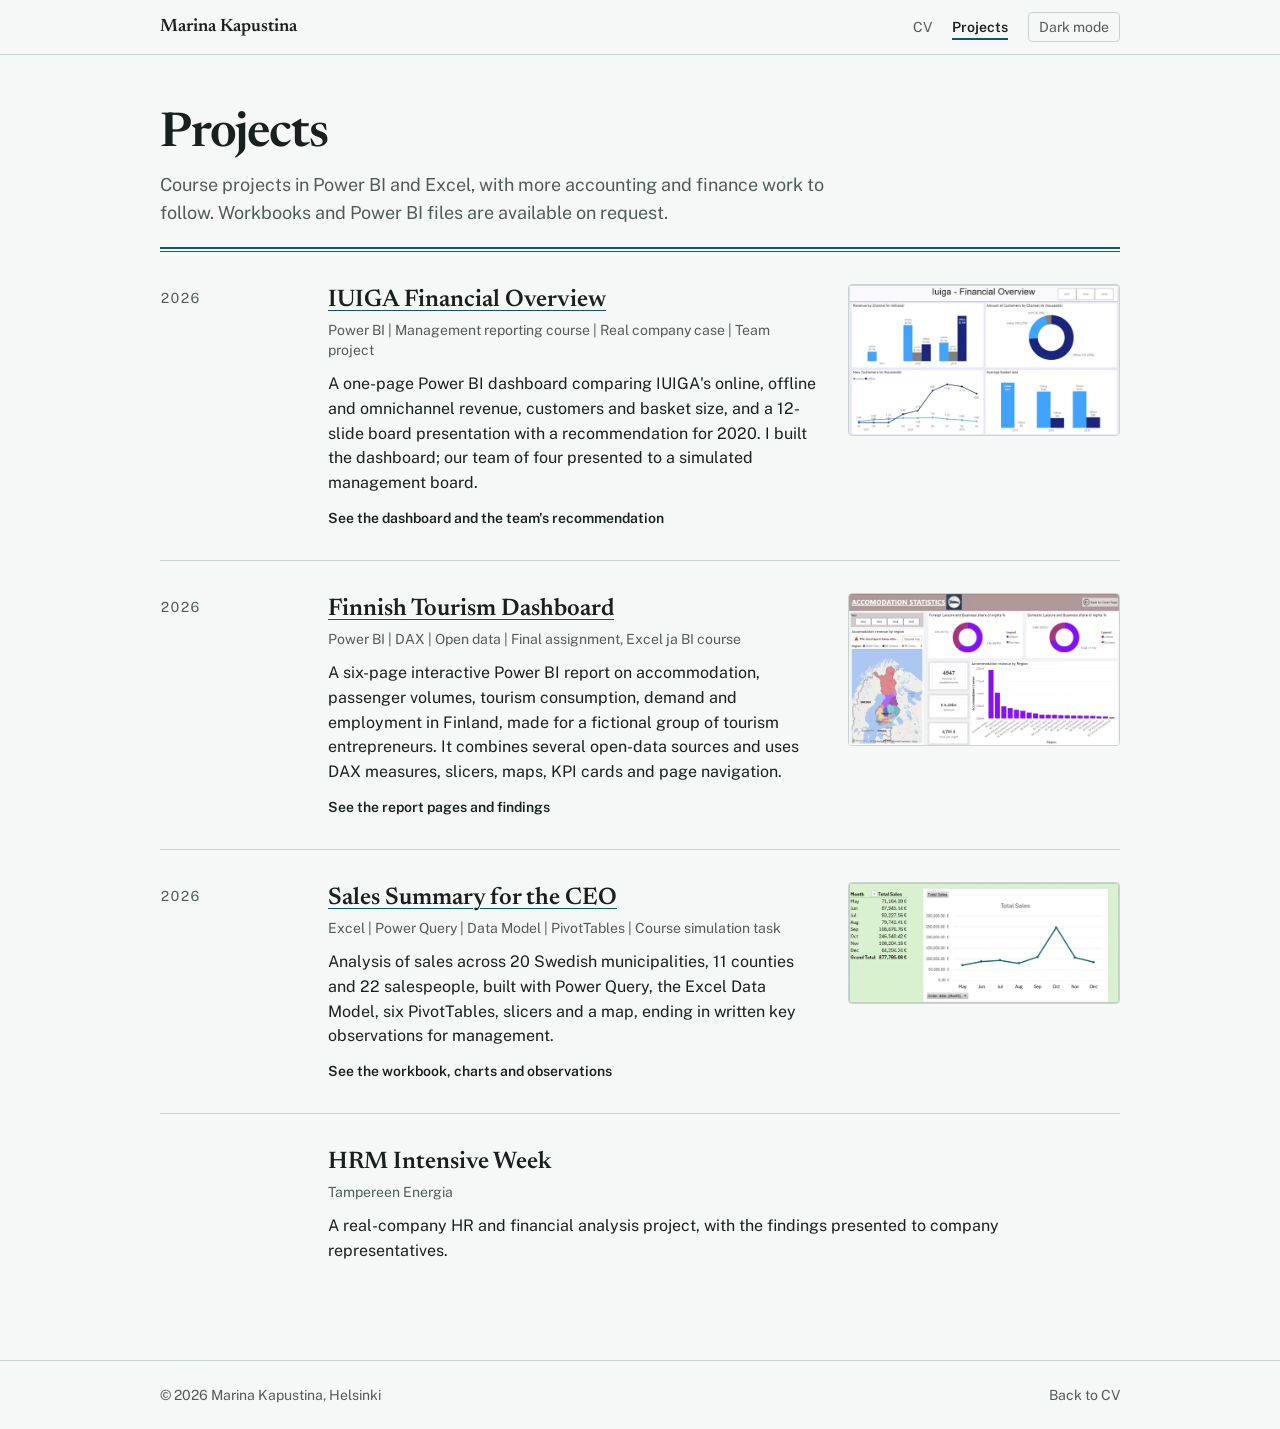
==== projects/index.html @ 010771e8 "Publish site" ====
<!doctype html>
<html lang="en">
<head>
  <meta charset="utf-8">
  <meta name="viewport" content="width=device-width, initial-scale=1">
  <title>Projects – Marina Kapustina</title>
  <meta name="description" content="Projects by Marina Kapustina: Power BI dashboards, Excel analysis and accounting coursework.">
  <link rel="icon" href="../assets/img/favicon.svg" type="image/svg+xml">
  <link rel="preconnect" href="https://fonts.googleapis.com">
  <link rel="preconnect" href="https://fonts.gstatic.com" crossorigin>
  <link rel="stylesheet" href="https://fonts.googleapis.com/css2?family=Newsreader:opsz,wght@6..72,400;6..72,600&family=Public+Sans:wght@400;500;600;700&display=swap">
  <link rel="stylesheet" href="../assets/css/site.css">
  <link rel="stylesheet" href="../assets/css/tw.css">
  <script src="../assets/js/site.js"></script>
</head>
<body class="bg-paper text-ink font-sans">
  <a href="#content" class="sr-only focus:not-sr-only focus:fixed focus:top-3 focus:left-3 focus:z-50 focus:bg-surface focus:px-3 focus:py-2">Skip to content</a>

  <header class="no-print border-b border-rule">
    <nav class="mx-auto flex max-w-5xl flex-wrap items-center justify-between gap-x-6 gap-y-2 px-4 py-3 sm:px-8" aria-label="Main">
      <a href="../index.html" class="font-serif text-lg font-semibold text-ink no-underline">Marina Kapustina</a>
      <div class="flex items-center gap-5 text-sm">
        <a href="../index.html" class="text-muted no-underline hover:text-ink">CV</a>
        <a href="index.html" aria-current="page" class="font-semibold text-ink underline decoration-accent decoration-2 underline-offset-[6px]">Projects</a>
        <button type="button" data-theme-toggle hidden class="cursor-pointer rounded border border-rule px-2.5 py-1 text-muted hover:text-ink">
          <span data-label>Dark mode</span>
        </button>
      </div>
    </nav>
  </header>

  <main id="content" class="mx-auto max-w-5xl px-4 pb-16 pt-10 sm:px-8 sm:pt-14">
    <header class="pb-5">
      <h1 class="font-serif text-5xl font-semibold leading-none tracking-tight">Projects</h1>
      <p class="mt-3 max-w-[65ch] text-lg text-muted">Course projects in Power BI and Excel, with more accounting and finance work to follow. Workbooks and Power BI files are available on request.</p>
    </header>
    <hr class="double-rule">

    <!-- To add a project: copy _template.html to <slug>/index.html, then add one <li> here (newest first).
         Thumbnail: 640 px wide WebP in <slug>/img/thumb.webp. -->
    <ol class="mt-8 divide-y divide-rule" reversed>
      <li class="ledger-row grid gap-x-8 gap-y-3 py-8 first:pt-0 md:grid-cols-[var(--date-col)_1fr] lg:grid-cols-[var(--date-col)_1fr_17rem]">
        <p class="ledger-date text-sm text-muted md:pt-1">2026</p>
        <article>
          <h2 class="font-serif text-2xl font-semibold"><a href="iuiga-management-reporting/index.html" class="text-ink underline decoration-accent decoration-1 underline-offset-4 hover:decoration-2">IUIGA Financial Overview</a></h2>
          <p class="mt-1 text-sm text-muted">Power BI | Management reporting course | Real company case | Team project</p>
          <p class="mt-3 max-w-[70ch]">A one-page Power BI dashboard comparing IUIGA's online, offline and omnichannel revenue, customers and basket size, and a 12-slide board presentation with a recommendation for 2020. I built the dashboard; our team of four presented to a simulated management board.</p>
          <p class="mt-3 text-sm"><a href="iuiga-management-reporting/index.html" class="font-semibold">See the dashboard and the team's recommendation</a></p>
        </article>
        <a href="iuiga-management-reporting/index.html" class="block md:col-start-2 lg:col-start-3 lg:row-start-1" tabindex="-1" aria-hidden="true"><img src="iuiga-management-reporting/img/thumb.webp" width="640" height="356" loading="lazy" alt="" class="w-full max-w-sm rounded border border-rule lg:max-w-none"></a>
      </li>
      <li class="ledger-row grid gap-x-8 gap-y-3 py-8 md:grid-cols-[var(--date-col)_1fr] lg:grid-cols-[var(--date-col)_1fr_17rem]">
        <p class="ledger-date text-sm text-muted md:pt-1">2026</p>
        <article>
          <h2 class="font-serif text-2xl font-semibold"><a href="finnish-tourism-dashboard/index.html" class="text-ink underline decoration-accent decoration-1 underline-offset-4 hover:decoration-2">Finnish Tourism Dashboard</a></h2>
          <p class="mt-1 text-sm text-muted">Power BI | DAX | Open data | Final assignment, Excel ja BI course</p>
          <p class="mt-3 max-w-[70ch]">A six-page interactive Power BI report on accommodation, passenger volumes, tourism consumption, demand and employment in Finland, made for a fictional group of tourism entrepreneurs. It combines several open-data sources and uses DAX measures, slicers, maps, KPI cards and page navigation.</p>
          <p class="mt-3 text-sm"><a href="finnish-tourism-dashboard/index.html" class="font-semibold">See the report pages and findings</a></p>
        </article>
        <a href="finnish-tourism-dashboard/index.html" class="block md:col-start-2 lg:col-start-3 lg:row-start-1" tabindex="-1" aria-hidden="true"><img src="finnish-tourism-dashboard/img/thumb.webp" width="640" height="357" loading="lazy" alt="" class="w-full max-w-sm rounded border border-rule lg:max-w-none"></a>
      </li>
      <li class="ledger-row grid gap-x-8 gap-y-3 py-8 md:grid-cols-[var(--date-col)_1fr] lg:grid-cols-[var(--date-col)_1fr_17rem]">
        <p class="ledger-date text-sm text-muted md:pt-1">2026</p>
        <article>
          <h2 class="font-serif text-2xl font-semibold"><a href="sales-summary-ceo/index.html" class="text-ink underline decoration-accent decoration-1 underline-offset-4 hover:decoration-2">Sales Summary for the CEO</a></h2>
          <p class="mt-1 text-sm text-muted">Excel | Power Query | Data Model | PivotTables | Course simulation task</p>
          <p class="mt-3 max-w-[70ch]">Analysis of sales across 20 Swedish municipalities, 11 counties and 22 salespeople, built with Power Query, the Excel Data Model, six PivotTables, slicers and a map, ending in written key observations for management.</p>
          <p class="mt-3 text-sm"><a href="sales-summary-ceo/index.html" class="font-semibold">See the workbook, charts and observations</a></p>
        </article>
        <a href="sales-summary-ceo/index.html" class="block md:col-start-2 lg:col-start-3 lg:row-start-1" tabindex="-1" aria-hidden="true"><img src="sales-summary-ceo/img/thumb.webp" width="640" height="285" loading="lazy" alt="" class="w-full max-w-sm rounded border border-rule lg:max-w-none"></a>
      </li>
      <li class="ledger-row grid gap-x-8 gap-y-2 py-8 md:grid-cols-[var(--date-col)_1fr]">
        <p class="ledger-date text-sm text-muted md:pt-1"><span class="sr-only">Date not listed</span></p>
        <article>
          <h2 class="font-serif text-2xl font-semibold">HRM Intensive Week</h2>
          <p class="mt-1 text-sm text-muted">Tampereen Energia</p>
          <p class="mt-3 max-w-[70ch]">A real-company HR and financial analysis project, with the findings presented to company representatives.</p>
        </article>
      </li>
    </ol>
  </main>

  <footer class="no-print border-t border-rule">
    <div class="mx-auto flex max-w-5xl flex-wrap justify-between gap-x-6 gap-y-1 px-4 py-6 text-sm text-muted sm:px-8">
      <p>© <span data-year>2026</span> Marina Kapustina, Helsinki</p>
      <p><a href="../index.html" class="text-muted">Back to CV</a></p>
    </div>
  </footer>
</body>
</html>
---- assets/css/site.css ----
/* Design tokens + base + print for the whole site.
   Tailwind (browser CDN) maps these in each page via @theme inline; this file also keeps
   pages readable if the CDN is unavailable. Rules: .claude/rules/web-design.md */

:root {
  --paper: #f6f8f7;      /* cool off-white page */
  --surface: #ffffff;    /* raised areas */
  --ink: #17211f;        /* body text */
  --muted: #4f5d59;      /* dates, secondary text (7.0:1 on paper) */
  --rule: #c9d3d0;       /* hairlines */
  --accent: #0b5d55;     /* ledger green: links, double rule (7.4:1 on paper) */
  --accent-soft: #e2eeeb;
  --chart-base: #6d8f89;  /* non-highlighted chart bars (3.4:1 on paper) */
  --ff-serif: "Newsreader", "Iowan Old Style", Georgia, serif;
  --ff-sans: "Public Sans", "Segoe UI", system-ui, sans-serif;
  color-scheme: light;
}

@media (prefers-color-scheme: dark) {
  :root:not([data-theme="light"]) {
    --paper: #0f1615; --surface: #152120; --ink: #e3ebe9; --muted: #a2b1ad;
    --rule: #2d3b39; --accent: #74cbbf; --accent-soft: #19302d; --chart-base: #557570; color-scheme: dark;
  }
}
:root[data-theme="dark"] {
  --paper: #0f1615; --surface: #152120; --ink: #e3ebe9; --muted: #a2b1ad;
  --rule: #2d3b39; --accent: #74cbbf; --accent-soft: #19302d; --chart-base: #557570; color-scheme: dark;
}

/* Element rules live in @layer base so Tailwind utilities (layer "utilities") always win. */
@layer base {
  html { background: var(--paper); color: var(--ink); font-family: var(--ff-sans); }
  body { margin: 0; background: var(--paper); line-height: 1.55; -webkit-font-smoothing: antialiased; }
  a { color: var(--accent); }
  :focus-visible { outline: 2px solid var(--accent); outline-offset: 3px; border-radius: 2px; }
  @media print {
    html { font-size: 8.6pt; }
    body { line-height: 1.38; }
    a { color: inherit; text-decoration: none; }
  }
}

/* The one memorable device: the accountant's double rule ("bottom line") under the header. */
.double-rule { border: 0; height: 5px; margin: 0;
  border-top: 2px solid var(--accent); border-bottom: 1px solid var(--accent); }

/* Ledger rows: date column + entry. Used on CV and projects pages. */
:root { --date-col: 8.5rem; }
.ledger-date { font-variant-numeric: tabular-nums; white-space: nowrap; }
@media print { :root { --date-col: 6.8rem; } }

/* Pipe-separated inline lists (strengths, contact, languages), as in the Word CV.
   Every item gets a leading separator; the list is shifted left by one separator width and
   clipped, so separators that land at the start of a wrapped line are hidden. */
.pipe-list { --sep: 1.3rem; display: flex; flex-wrap: wrap; row-gap: 0.15rem; padding: 0;
  margin: 0 0 0 calc(var(--sep) * -1); list-style: none; clip-path: inset(0 0 0 var(--sep)); }
/* Hanging indent: if an item wraps inside itself, its next line starts after the hidden column. */
.pipe-list > li { padding-left: var(--sep); text-indent: calc(var(--sep) * -1); }
.pipe-list > li::before { content: "|"; display: inline-block; width: var(--sep); text-indent: 0;
  text-align: center; color: var(--muted); opacity: 0.55; }

@media (prefers-reduced-motion: reduce) {
  *, *::before, *::after { animation: none !important; transition: none !important; scroll-behavior: auto !important; }
}

/* ---------------------------------------------------------------- print: 2-page A4 CV */
@page { size: A4; margin: 13mm 15mm 12mm; }
@media print {
  /* :not(#x) raises specificity above the dark-mode token rules. */
  :root:not(#print-tokens) {
    --paper: #fff; --surface: #fff; --ink: #000; --muted: #444; --rule: #999;
    --accent: #000; --accent-soft: #fff; color-scheme: light;
  }
  .no-print { display: none !important; }
  .print-break { break-before: page; }
  section, li, .ledger-row { break-inside: avoid; }
  .print-only { display: block !important; }
}
.print-only { display: none; }
---- assets/css/tw.css ----
/*! tailwindcss v4.1.11 | MIT License | https://tailwindcss.com */
@layer properties{@supports (((-webkit-hyphens:none)) and (not (margin-trim:inline))) or ((-moz-orient:inline) and (not (color:rgb(from red r g b)))){*,:before,:after,::backdrop{--tw-space-y-reverse:0;--tw-divide-y-reverse:0;--tw-border-style:solid;--tw-leading:initial;--tw-font-weight:initial;--tw-tracking:initial;--tw-ordinal:initial;--tw-slashed-zero:initial;--tw-numeric-figure:initial;--tw-numeric-spacing:initial;--tw-numeric-fraction:initial;--tw-blur:initial;--tw-brightness:initial;--tw-contrast:initial;--tw-grayscale:initial;--tw-hue-rotate:initial;--tw-invert:initial;--tw-opacity:initial;--tw-saturate:initial;--tw-sepia:initial;--tw-drop-shadow:initial;--tw-drop-shadow-color:initial;--tw-drop-shadow-alpha:100%;--tw-drop-shadow-size:initial}}}@layer theme{:root,:host{--font-mono:ui-monospace,SFMono-Regular,Menlo,Monaco,Consolas,"Liberation Mono","Courier New",monospace;--spacing:.25rem;--container-sm:24rem;--container-5xl:64rem;--text-sm:.875rem;--text-sm--line-height:calc(1.25/.875);--text-lg:1.125rem;--text-lg--line-height:calc(1.75/1.125);--text-xl:1.25rem;--text-xl--line-height:calc(1.75/1.25);--text-2xl:1.5rem;--text-2xl--line-height:calc(2/1.5);--text-4xl:2.25rem;--text-4xl--line-height:calc(2.5/2.25);--text-5xl:3rem;--text-5xl--line-height:1;--text-6xl:3.75rem;--text-6xl--line-height:1;--font-weight-normal:400;--font-weight-semibold:600;--tracking-tight:-.025em;--leading-tight:1.25;--default-font-family:var(--ff-sans);--default-mono-font-family:var(--font-mono)}}@layer base{*,:after,:before,::backdrop{box-sizing:border-box;border:0 solid;margin:0;padding:0}::file-selector-button{box-sizing:border-box;border:0 solid;margin:0;padding:0}html,:host{-webkit-text-size-adjust:100%;tab-size:4;line-height:1.5;font-family:var(--default-font-family,ui-sans-serif,system-ui,sans-serif,"Apple Color Emoji","Segoe UI Emoji","Segoe UI Symbol","Noto Color Emoji");font-feature-settings:var(--default-font-feature-settings,normal);font-variation-settings:var(--default-font-variation-settings,normal);-webkit-tap-highlight-color:transparent}hr{height:0;color:inherit;border-top-width:1px}abbr:where([title]){-webkit-text-decoration:underline dotted;text-decoration:underline dotted}h1,h2,h3,h4,h5,h6{font-size:inherit;font-weight:inherit}a{color:inherit;-webkit-text-decoration:inherit;-webkit-text-decoration:inherit;-webkit-text-decoration:inherit;text-decoration:inherit}b,strong{font-weight:bolder}code,kbd,samp,pre{font-family:var(--default-mono-font-family,ui-monospace,SFMono-Regular,Menlo,Monaco,Consolas,"Liberation Mono","Courier New",monospace);font-feature-settings:var(--default-mono-font-feature-settings,normal);font-variation-settings:var(--default-mono-font-variation-settings,normal);font-size:1em}small{font-size:80%}sub,sup{vertical-align:baseline;font-size:75%;line-height:0;position:relative}sub{bottom:-.25em}sup{top:-.5em}table{text-indent:0;border-color:inherit;border-collapse:collapse}:-moz-focusring{outline:auto}progress{vertical-align:baseline}summary{display:list-item}ol,ul,menu{list-style:none}img,svg,video,canvas,audio,iframe,embed,object{vertical-align:middle;display:block}img,video{max-width:100%;height:auto}button,input,select,optgroup,textarea{font:inherit;font-feature-settings:inherit;font-variation-settings:inherit;letter-spacing:inherit;color:inherit;opacity:1;background-color:#0000;border-radius:0}::file-selector-button{font:inherit;font-feature-settings:inherit;font-variation-settings:inherit;letter-spacing:inherit;color:inherit;opacity:1;background-color:#0000;border-radius:0}:where(select:is([multiple],[size])) optgroup{font-weight:bolder}:where(select:is([multiple],[size])) optgroup option{padding-inline-start:20px}::file-selector-button{margin-inline-end:4px}::placeholder{opacity:1}@supports (not ((-webkit-appearance:-apple-pay-button))) or (contain-intrinsic-size:1px){::placeholder{color:currentColor}@supports (color:color-mix(in lab, red, red)){::placeholder{color:color-mix(in oklab,currentcolor 50%,transparent)}}}textarea{resize:vertical}::-webkit-search-decoration{-webkit-appearance:none}::-webkit-date-and-time-value{min-height:1lh;text-align:inherit}::-webkit-datetime-edit{display:inline-flex}::-webkit-datetime-edit-fields-wrapper{padding:0}::-webkit-datetime-edit{padding-block:0}::-webkit-datetime-edit-year-field{padding-block:0}::-webkit-datetime-edit-month-field{padding-block:0}::-webkit-datetime-edit-day-field{padding-block:0}::-webkit-datetime-edit-hour-field{padding-block:0}::-webkit-datetime-edit-minute-field{padding-block:0}::-webkit-datetime-edit-second-field{padding-block:0}::-webkit-datetime-edit-millisecond-field{padding-block:0}::-webkit-datetime-edit-meridiem-field{padding-block:0}:-moz-ui-invalid{box-shadow:none}button,input:where([type=button],[type=reset],[type=submit]){appearance:button}::file-selector-button{appearance:button}::-webkit-inner-spin-button{height:auto}::-webkit-outer-spin-button{height:auto}[hidden]:where(:not([hidden=until-found])){display:none!important}}@layer components;@layer utilities{.sr-only{clip:rect(0,0,0,0);white-space:nowrap;border-width:0;width:1px;height:1px;margin:-1px;padding:0;position:absolute;overflow:hidden}.relative{position:relative}.mx-auto{margin-inline:auto}.mt-0\.5{margin-top:calc(var(--spacing)*.5)}.mt-1{margin-top:calc(var(--spacing)*1)}.mt-1\.5{margin-top:calc(var(--spacing)*1.5)}.mt-2{margin-top:calc(var(--spacing)*2)}.mt-3{margin-top:calc(var(--spacing)*3)}.mt-4{margin-top:calc(var(--spacing)*4)}.mt-5{margin-top:calc(var(--spacing)*5)}.mt-8{margin-top:calc(var(--spacing)*8)}.mt-12{margin-top:calc(var(--spacing)*12)}.mt-14{margin-top:calc(var(--spacing)*14)}.mt-16{margin-top:calc(var(--spacing)*16)}.mb-2{margin-bottom:calc(var(--spacing)*2)}.mb-3{margin-bottom:calc(var(--spacing)*3)}.mb-4{margin-bottom:calc(var(--spacing)*4)}.mb-5{margin-bottom:calc(var(--spacing)*5)}.mb-6{margin-bottom:calc(var(--spacing)*6)}.block{display:block}.flex{display:flex}.grid{display:grid}.hidden{display:none}.table{display:table}.h-72{height:calc(var(--spacing)*72)}.w-full{width:100%}.max-w-5xl{max-width:var(--container-5xl)}.max-w-\[65ch\]{max-width:65ch}.max-w-\[70ch\]{max-width:70ch}.max-w-\[75ch\]{max-width:75ch}.max-w-sm{max-width:var(--container-sm)}.cursor-pointer{cursor:pointer}.list-disc{list-style-type:disc}.flex-wrap{flex-wrap:wrap}.items-center{align-items:center}.items-end{align-items:flex-end}.justify-between{justify-content:space-between}.gap-2{gap:calc(var(--spacing)*2)}.gap-4{gap:calc(var(--spacing)*4)}.gap-5{gap:calc(var(--spacing)*5)}.gap-10{gap:calc(var(--spacing)*10)}.gap-12{gap:calc(var(--spacing)*12)}:where(.space-y-1>:not(:last-child)){--tw-space-y-reverse:0;margin-block-start:calc(calc(var(--spacing)*1)*var(--tw-space-y-reverse));margin-block-end:calc(calc(var(--spacing)*1)*calc(1 - var(--tw-space-y-reverse)))}:where(.space-y-1\.5>:not(:last-child)){--tw-space-y-reverse:0;margin-block-start:calc(calc(var(--spacing)*1.5)*var(--tw-space-y-reverse));margin-block-end:calc(calc(var(--spacing)*1.5)*calc(1 - var(--tw-space-y-reverse)))}:where(.space-y-2>:not(:last-child)){--tw-space-y-reverse:0;margin-block-start:calc(calc(var(--spacing)*2)*var(--tw-space-y-reverse));margin-block-end:calc(calc(var(--spacing)*2)*calc(1 - var(--tw-space-y-reverse)))}:where(.space-y-4>:not(:last-child)){--tw-space-y-reverse:0;margin-block-start:calc(calc(var(--spacing)*4)*var(--tw-space-y-reverse));margin-block-end:calc(calc(var(--spacing)*4)*calc(1 - var(--tw-space-y-reverse)))}:where(.space-y-5>:not(:last-child)){--tw-space-y-reverse:0;margin-block-start:calc(calc(var(--spacing)*5)*var(--tw-space-y-reverse));margin-block-end:calc(calc(var(--spacing)*5)*calc(1 - var(--tw-space-y-reverse)))}:where(.space-y-6>:not(:last-child)){--tw-space-y-reverse:0;margin-block-start:calc(calc(var(--spacing)*6)*var(--tw-space-y-reverse));margin-block-end:calc(calc(var(--spacing)*6)*calc(1 - var(--tw-space-y-reverse)))}:where(.space-y-8>:not(:last-child)){--tw-space-y-reverse:0;margin-block-start:calc(calc(var(--spacing)*8)*var(--tw-space-y-reverse));margin-block-end:calc(calc(var(--spacing)*8)*calc(1 - var(--tw-space-y-reverse)))}:where(.space-y-9>:not(:last-child)){--tw-space-y-reverse:0;margin-block-start:calc(calc(var(--spacing)*9)*var(--tw-space-y-reverse));margin-block-end:calc(calc(var(--spacing)*9)*calc(1 - var(--tw-space-y-reverse)))}:where(.space-y-10>:not(:last-child)){--tw-space-y-reverse:0;margin-block-start:calc(calc(var(--spacing)*10)*var(--tw-space-y-reverse));margin-block-end:calc(calc(var(--spacing)*10)*calc(1 - var(--tw-space-y-reverse)))}.gap-x-6{column-gap:calc(var(--spacing)*6)}.gap-x-8{column-gap:calc(var(--spacing)*8)}.gap-x-12{column-gap:calc(var(--spacing)*12)}.gap-y-1{row-gap:calc(var(--spacing)*1)}.gap-y-2{row-gap:calc(var(--spacing)*2)}.gap-y-3{row-gap:calc(var(--spacing)*3)}.gap-y-4{row-gap:calc(var(--spacing)*4)}.gap-y-5{row-gap:calc(var(--spacing)*5)}.gap-y-7{row-gap:calc(var(--spacing)*7)}.gap-y-10{row-gap:calc(var(--spacing)*10)}:where(.divide-y>:not(:last-child)){--tw-divide-y-reverse:0;border-bottom-style:var(--tw-border-style);border-top-style:var(--tw-border-style);border-top-width:calc(1px*var(--tw-divide-y-reverse));border-bottom-width:calc(1px*calc(1 - var(--tw-divide-y-reverse)))}:where(.divide-rule>:not(:last-child)){border-color:var(--rule)}.rounded{border-radius:.25rem}.border{border-style:var(--tw-border-style);border-width:1px}.border-y{border-block-style:var(--tw-border-style);border-block-width:1px}.border-t{border-top-style:var(--tw-border-style);border-top-width:1px}.border-b{border-bottom-style:var(--tw-border-style);border-bottom-width:1px}.border-l-2{border-left-style:var(--tw-border-style);border-left-width:2px}.border-accent{border-color:var(--accent)}.border-rule{border-color:var(--rule)}.bg-accent{background-color:var(--accent)}.bg-paper{background-color:var(--paper)}.px-2\.5{padding-inline:calc(var(--spacing)*2.5)}.px-3\.5{padding-inline:calc(var(--spacing)*3.5)}.px-4{padding-inline:calc(var(--spacing)*4)}.py-1{padding-block:calc(var(--spacing)*1)}.py-2{padding-block:calc(var(--spacing)*2)}.py-3{padding-block:calc(var(--spacing)*3)}.py-5{padding-block:calc(var(--spacing)*5)}.py-6{padding-block:calc(var(--spacing)*6)}.py-8{padding-block:calc(var(--spacing)*8)}.pt-4{padding-top:calc(var(--spacing)*4)}.pt-5{padding-top:calc(var(--spacing)*5)}.pt-8{padding-top:calc(var(--spacing)*8)}.pt-10{padding-top:calc(var(--spacing)*10)}.pb-1{padding-bottom:calc(var(--spacing)*1)}.pb-5{padding-bottom:calc(var(--spacing)*5)}.pb-16{padding-bottom:calc(var(--spacing)*16)}.pl-5{padding-left:calc(var(--spacing)*5)}.pl-6{padding-left:calc(var(--spacing)*6)}.text-left{text-align:left}.text-right{text-align:right}.font-sans{font-family:var(--ff-sans)}.font-serif{font-family:var(--ff-serif)}.text-2xl{font-size:var(--text-2xl);line-height:var(--tw-leading,var(--text-2xl--line-height))}.text-4xl{font-size:var(--text-4xl);line-height:var(--tw-leading,var(--text-4xl--line-height))}.text-5xl{font-size:var(--text-5xl);line-height:var(--tw-leading,var(--text-5xl--line-height))}.text-lg{font-size:var(--text-lg);line-height:var(--tw-leading,var(--text-lg--line-height))}.text-sm{font-size:var(--text-sm);line-height:var(--tw-leading,var(--text-sm--line-height))}.text-xl{font-size:var(--text-xl);line-height:var(--tw-leading,var(--text-xl--line-height))}.text-\[0\.95rem\]{font-size:.95rem}.leading-none{--tw-leading:1;line-height:1}.leading-tight{--tw-leading:var(--leading-tight);line-height:var(--leading-tight)}.font-normal{--tw-font-weight:var(--font-weight-normal);font-weight:var(--font-weight-normal)}.font-semibold{--tw-font-weight:var(--font-weight-semibold);font-weight:var(--font-weight-semibold)}.tracking-tight{--tw-tracking:var(--tracking-tight);letter-spacing:var(--tracking-tight)}.text-accent{color:var(--accent)}.text-ink{color:var(--ink)}.text-muted{color:var(--muted)}.text-paper{color:var(--paper)}.italic{font-style:italic}.tabular-nums{--tw-numeric-spacing:tabular-nums;font-variant-numeric:var(--tw-ordinal,)var(--tw-slashed-zero,)var(--tw-numeric-figure,)var(--tw-numeric-spacing,)var(--tw-numeric-fraction,)}.no-underline{text-decoration-line:none}.underline{text-decoration-line:underline}.decoration-accent{-webkit-text-decoration-color:var(--accent);-webkit-text-decoration-color:var(--accent);text-decoration-color:var(--accent)}.decoration-1{text-decoration-thickness:1px}.decoration-2{text-decoration-thickness:2px}.underline-offset-4{text-underline-offset:4px}.underline-offset-\[6px\]{text-underline-offset:6px}.filter{filter:var(--tw-blur,)var(--tw-brightness,)var(--tw-contrast,)var(--tw-grayscale,)var(--tw-hue-rotate,)var(--tw-invert,)var(--tw-saturate,)var(--tw-sepia,)var(--tw-drop-shadow,)}.marker\:text-accent ::marker{color:var(--accent)}.marker\:text-accent::marker{color:var(--accent)}.marker\:text-accent ::-webkit-details-marker{color:var(--accent)}.marker\:text-accent::-webkit-details-marker{color:var(--accent)}.first\:pt-0:first-child{padding-top:calc(var(--spacing)*0)}@media (hover:hover){.hover\:bg-accent-soft:hover{background-color:var(--accent-soft)}.hover\:text-ink:hover{color:var(--ink)}.hover\:underline:hover{text-decoration-line:underline}.hover\:decoration-2:hover{text-decoration-thickness:2px}.hover\:opacity-90:hover{opacity:.9}}.focus\:not-sr-only:focus{clip:auto;white-space:normal;width:auto;height:auto;margin:0;padding:0;position:static;overflow:visible}.focus\:fixed:focus{position:fixed}.focus\:top-3:focus{top:calc(var(--spacing)*3)}.focus\:left-3:focus{left:calc(var(--spacing)*3)}.focus\:z-50:focus{z-index:50}.focus\:bg-surface:focus{background-color:var(--surface)}.focus\:px-3:focus{padding-inline:calc(var(--spacing)*3)}.focus\:py-2:focus{padding-block:calc(var(--spacing)*2)}@media (min-width:400px){.min-\[400px\]\:text-5xl{font-size:var(--text-5xl);line-height:var(--tw-leading,var(--text-5xl--line-height))}}@media (min-width:40rem){.sm\:grid-cols-2{grid-template-columns:repeat(2,minmax(0,1fr))}.sm\:px-8{padding-inline:calc(var(--spacing)*8)}.sm\:pt-10{padding-top:calc(var(--spacing)*10)}.sm\:pt-14{padding-top:calc(var(--spacing)*14)}.sm\:text-5xl{font-size:var(--text-5xl);line-height:var(--tw-leading,var(--text-5xl--line-height))}.sm\:text-6xl{font-size:var(--text-6xl);line-height:var(--tw-leading,var(--text-6xl--line-height))}}@media (min-width:48rem){.md\:col-span-2{grid-column:span 2/span 2}.md\:col-start-2{grid-column-start:2}.md\:mx-auto{margin-inline:auto}.md\:w-3\/4{width:75%}.md\:grid-cols-2{grid-template-columns:repeat(2,minmax(0,1fr))}.md\:grid-cols-\[var\(--date-col\)_1fr\]{grid-template-columns:var(--date-col)1fr}.md\:pt-0\.5{padding-top:calc(var(--spacing)*.5)}.md\:pt-1{padding-top:calc(var(--spacing)*1)}}@media (min-width:64rem){.lg\:col-start-3{grid-column-start:3}.lg\:row-start-1{grid-row-start:1}.lg\:max-w-none{max-width:none}.lg\:grid-cols-4{grid-template-columns:repeat(4,minmax(0,1fr))}.lg\:grid-cols-\[1fr_18rem\]{grid-template-columns:1fr 18rem}.lg\:grid-cols-\[var\(--date-col\)_1fr_17rem\]{grid-template-columns:var(--date-col)1fr 17rem}.lg\:pt-1{padding-top:calc(var(--spacing)*1)}}@media print{.print\:mt-1{margin-top:calc(var(--spacing)*1)}.print\:mt-2{margin-top:calc(var(--spacing)*2)}.print\:mt-4{margin-top:calc(var(--spacing)*4)}.print\:mb-1\.5{margin-bottom:calc(var(--spacing)*1.5)}.print\:mb-3{margin-bottom:calc(var(--spacing)*3)}.print\:max-w-none{max-width:none}:where(.print\:space-y-0\.5>:not(:last-child)){--tw-space-y-reverse:0;margin-block-start:calc(calc(var(--spacing)*.5)*var(--tw-space-y-reverse));margin-block-end:calc(calc(var(--spacing)*.5)*calc(1 - var(--tw-space-y-reverse)))}:where(.print\:space-y-1\.5>:not(:last-child)){--tw-space-y-reverse:0;margin-block-start:calc(calc(var(--spacing)*1.5)*var(--tw-space-y-reverse));margin-block-end:calc(calc(var(--spacing)*1.5)*calc(1 - var(--tw-space-y-reverse)))}:where(.print\:space-y-\[0\.7rem\]>:not(:last-child)){--tw-space-y-reverse:0;margin-block-start:calc(.7rem*var(--tw-space-y-reverse));margin-block-end:calc(.7rem*calc(1 - var(--tw-space-y-reverse)))}.print\:gap-x-5{column-gap:calc(var(--spacing)*5)}.print\:gap-y-4{row-gap:calc(var(--spacing)*4)}.print\:p-0{padding:calc(var(--spacing)*0)}.print\:pt-0{padding-top:calc(var(--spacing)*0)}.print\:pb-3{padding-bottom:calc(var(--spacing)*3)}.print\:text-\[1\.15rem\]{font-size:1.15rem}.print\:text-\[1\.35rem\]{font-size:1.35rem}.print\:text-\[2\.9rem\]{font-size:2.9rem}.print\:no-underline{text-decoration-line:none}}}@property --tw-space-y-reverse{syntax:"*";inherits:false;initial-value:0}@property --tw-divide-y-reverse{syntax:"*";inherits:false;initial-value:0}@property --tw-border-style{syntax:"*";inherits:false;initial-value:solid}@property --tw-leading{syntax:"*";inherits:false}@property --tw-font-weight{syntax:"*";inherits:false}@property --tw-tracking{syntax:"*";inherits:false}@property --tw-ordinal{syntax:"*";inherits:false}@property --tw-slashed-zero{syntax:"*";inherits:false}@property --tw-numeric-figure{syntax:"*";inherits:false}@property --tw-numeric-spacing{syntax:"*";inherits:false}@property --tw-numeric-fraction{syntax:"*";inherits:false}@property --tw-blur{syntax:"*";inherits:false}@property --tw-brightness{syntax:"*";inherits:false}@property --tw-contrast{syntax:"*";inherits:false}@property --tw-grayscale{syntax:"*";inherits:false}@property --tw-hue-rotate{syntax:"*";inherits:false}@property --tw-invert{syntax:"*";inherits:false}@property --tw-opacity{syntax:"*";inherits:false}@property --tw-saturate{syntax:"*";inherits:false}@property --tw-sepia{syntax:"*";inherits:false}@property --tw-drop-shadow{syntax:"*";inherits:false}@property --tw-drop-shadow-color{syntax:"*";inherits:false}@property --tw-drop-shadow-alpha{syntax:"<percentage>";inherits:false;initial-value:100%}@property --tw-drop-shadow-size{syntax:"*";inherits:false}
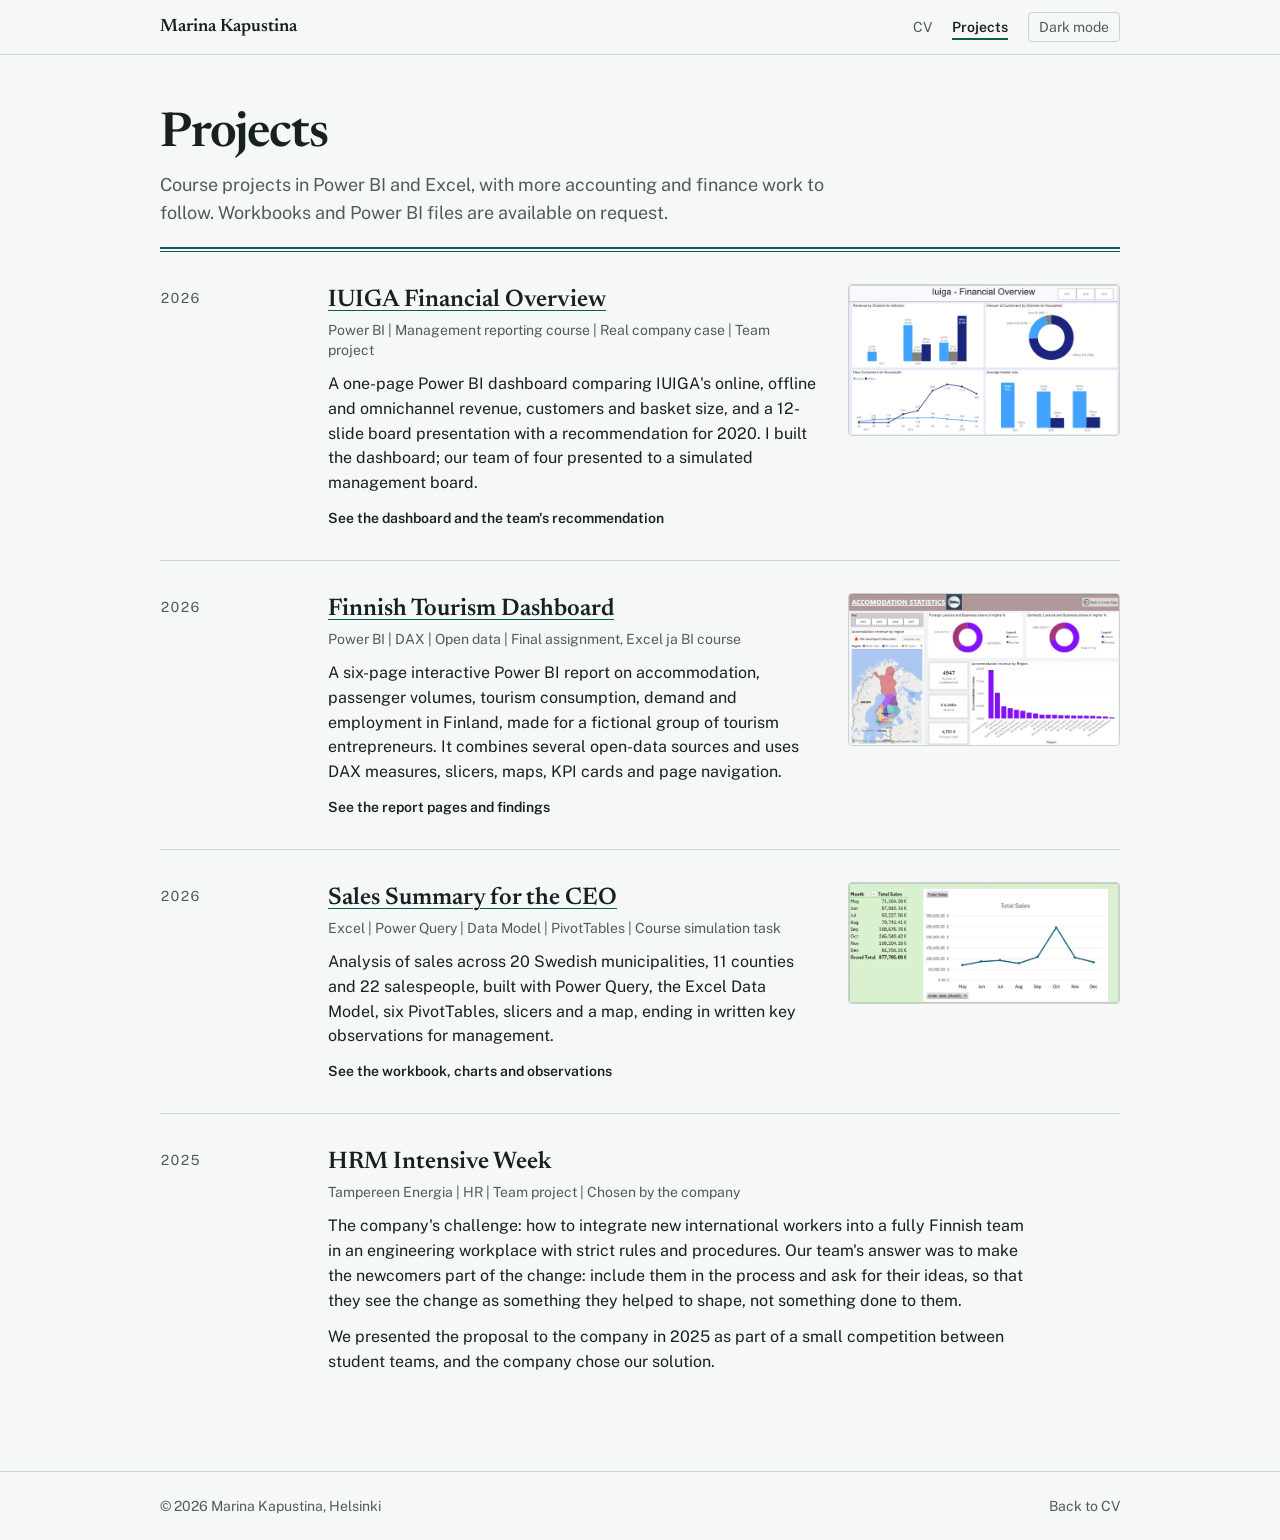
==== commit 8729074e: "Publish site" ====
--- a/projects/index.html
+++ b/projects/index.html
@@ -70,11 +70,12 @@
         <a href="sales-summary-ceo/index.html" class="block md:col-start-2 lg:col-start-3 lg:row-start-1" tabindex="-1" aria-hidden="true"><img src="sales-summary-ceo/img/thumb.webp" width="640" height="285" loading="lazy" alt="" class="w-full max-w-sm rounded border border-rule lg:max-w-none"></a>
       </li>
       <li class="ledger-row grid gap-x-8 gap-y-2 py-8 md:grid-cols-[var(--date-col)_1fr]">
-        <p class="ledger-date text-sm text-muted md:pt-1"><span class="sr-only">Date not listed</span></p>
+        <p class="ledger-date text-sm text-muted md:pt-1">2025</p>
         <article>
           <h2 class="font-serif text-2xl font-semibold">HRM Intensive Week</h2>
-          <p class="mt-1 text-sm text-muted">Tampereen Energia</p>
-          <p class="mt-3 max-w-[70ch]">A real-company HR and financial analysis project, with the findings presented to company representatives.</p>
+          <p class="mt-1 text-sm text-muted">Tampereen Energia | HR | Team project | Chosen by the company</p>
+          <p class="mt-3 max-w-[70ch]">The company's challenge: how to integrate new international workers into a fully Finnish team in an engineering workplace with strict rules and procedures. Our team's answer was to make the newcomers part of the change: include them in the process and ask for their ideas, so that they see the change as something they helped to shape, not something done to them.</p>
+          <p class="mt-3 max-w-[70ch]">We presented the proposal to the company in 2025 as part of a small competition between student teams, and the company chose our solution.</p>
         </article>
       </li>
     </ol>
--- a/assets/css/site.css
+++ b/assets/css/site.css
@@ -34,7 +34,7 @@
   a { color: var(--accent); }
   :focus-visible { outline: 2px solid var(--accent); outline-offset: 3px; border-radius: 2px; }
   @media print {
-    html { font-size: 8.6pt; }
+    html { font-size: 8.4pt; }
     body { line-height: 1.38; }
     a { color: inherit; text-decoration: none; }
   }
